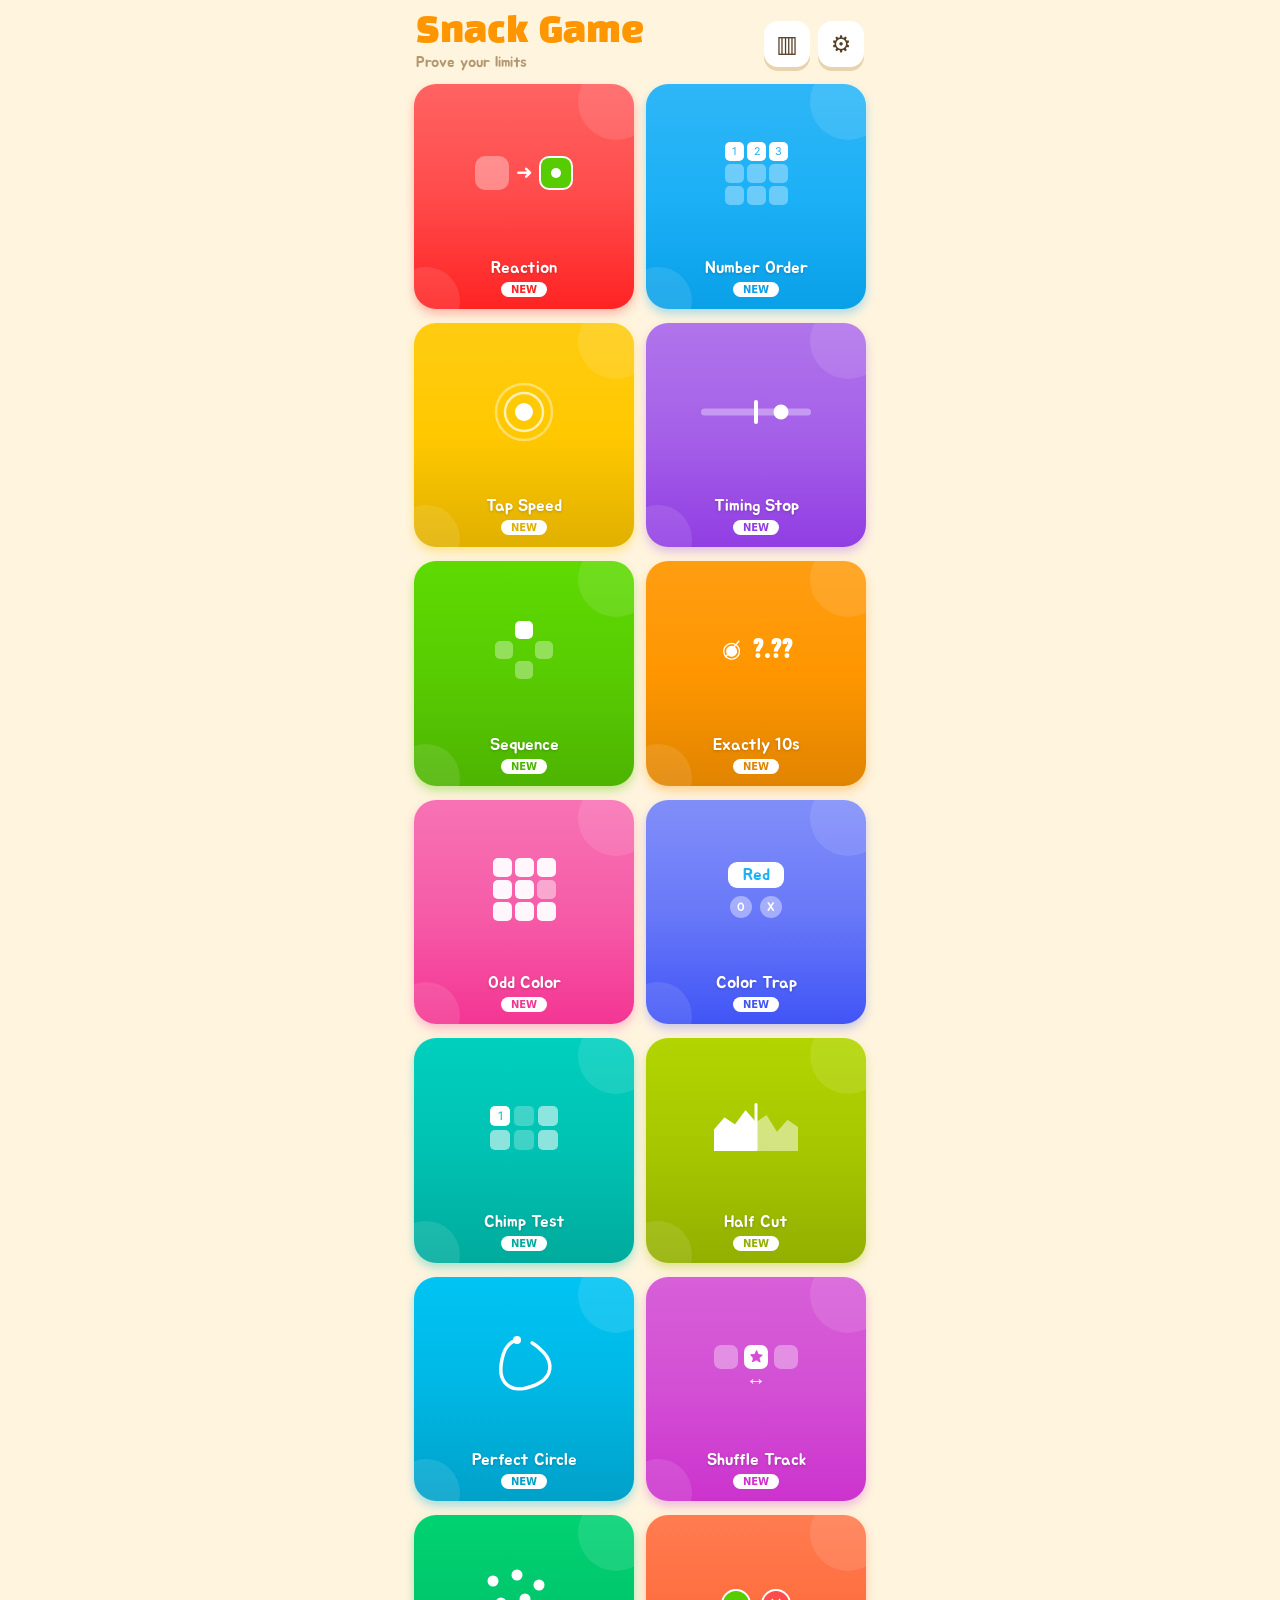
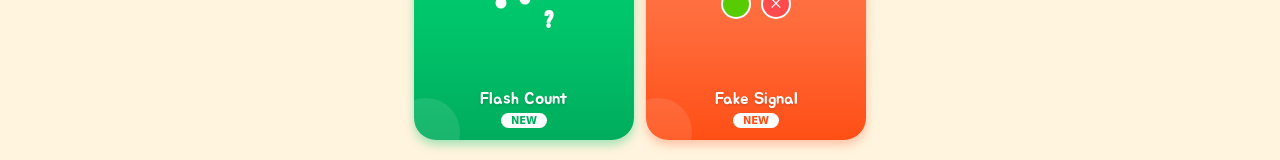
==== experiments/canvas-full/index.html @ a5cacc95 "Port mini games to browser canvas experiment" ====
<!doctype html>
<html lang="ko"><head><meta charset="utf-8"><meta name="viewport" content="width=device-width,initial-scale=1,viewport-fit=cover"><meta name="theme-color" content="#fff4de"><meta name="apple-mobile-web-app-capable" content="yes"><title>스낵게임</title><link rel="manifest" href="manifest.json"><link rel="stylesheet" href="style.css"><script defer src="i18n.js"></script><script defer src="scoring.js"></script><script defer src="app.js"></script><script defer src="previews.js"></script><script defer src="games_basic.js"></script><script defer src="games_memory.js"></script><script defer src="games_draw.js"></script><script defer src="games_more.js"></script><script defer src="games_fidelity.js"></script></head><body><main id="app"></main></body></html>
---- experiments/canvas-full/style.css ----
@font-face{font-family:Jua;src:url("../../assets/fonts/Jua-Regular.ttf")}@font-face{font-family:BlackHan;src:url("../../assets/fonts/BlackHanSans-Regular.ttf")}@font-face{font-family:Pretendard;src:url("../../assets/fonts/Pretendard-Regular.otf")}@font-face{font-family:Pretendard;src:url("../../assets/fonts/Pretendard-Bold.otf");font-weight:700}*{box-sizing:border-box}html,body{margin:0;background:#fff4de;color:#553f25;min-height:100%;font-family:Pretendard,system-ui,sans-serif}button{font:inherit;touch-action:manipulation;cursor:pointer}button:focus-visible{outline:3px solid #553f25}#app{max-width:480px;margin:auto;min-height:100dvh;background:#fff4de}.home{padding:calc(14px + env(safe-area-inset-top)) 14px 20px}.home-header{display:flex;align-items:center;justify-content:space-between;padding:0 2px 10px}.home h1{font:34px/1.1 BlackHan;margin:0;color:#ff9600}.home-header p{font:15px Jua;color:#b2986e;margin:2px 0}.header-buttons{display:flex;gap:8px}.icon-button,.back{width:46px;height:46px;border:0;border-radius:14px;background:#fff;color:#553f25;box-shadow:0 4px #e8d3ae;font-size:23px}.grid-home{display:grid;grid-template-columns:repeat(2,minmax(0,1fr));gap:14px 12px}.tile{position:relative;aspect-ratio:.98;border:0;border-radius:22px;overflow:hidden;color:white;background:linear-gradient(var(--light),var(--color),var(--dark));box-shadow:0 5px 10px var(--shadow);display:flex;flex-direction:column;align-items:center;justify-content:flex-end;padding:12px 10px;text-shadow:0 1px 3px #0003}.tile:active{transform:scale(.95)}.tile:before,.tile:after{content:"";position:absolute;border-radius:50%;background:#ffffff1a}.tile:before{width:76px;height:76px;right:-20px;top:-20px}.tile:after{width:68px;height:68px;left:-22px;bottom:-26px}.tile-preview{position:absolute;inset:17% 0 auto;height:45%;display:grid;place-items:center;font:38px BlackHan;color:#ffffffdb}.tile-title{font:17px Jua;z-index:1}.badge{margin-top:4px;background:#fff;color:var(--dark);font:700 10px system-ui;border-radius:10px;padding:2px 10px;text-shadow:none;z-index:1}
.screen{position:relative;min-height:100dvh;padding:calc(24px + env(safe-area-inset-top)) 24px calc(24px + env(safe-area-inset-bottom));display:flex;flex-direction:column}.back{border-radius:50%;box-shadow:0 5px 12px #d9b67959;position:absolute;top:calc(24px + env(safe-area-inset-top));left:24px;z-index:10}.center{flex:1;display:flex;flex-direction:column;align-items:center;justify-content:center;text-align:center}.game-icon{height:100px;width:100px;border-radius:26px;display:grid;place-items:center;color:white;font:48px BlackHan;box-shadow:0 5px #0003}.title{font:32px BlackHan;margin:22px 0 16px}.card{background:#fff;border-radius:20px;padding:18px;box-shadow:0 5px 12px #d9b67959}.instruction{width:100%;white-space:pre-line;text-align:center;line-height:1.7;font-size:15px}.muted{color:#b2986e}.big-button{width:100%;min-height:58px;border:0;border-radius:16px;background:#58cc02;color:white;box-shadow:0 5px #399700;font:19px Jua}.big-button.blue{background:#1cb0f6;box-shadow:0 5px #1286bc}.text-button{border:0;background:transparent;color:#b2986e;padding:12px;font:15px Jua}.display{font:34px BlackHan;margin:0}.large{font:60px BlackHan}.countdown{font:96px BlackHan}.round-label{text-align:center;min-height:24px}.play{padding:calc(16px + env(safe-area-inset-top)) 20px calc(20px + env(safe-area-inset-bottom));touch-action:manipulation}.play .back{top:calc(8px + env(safe-area-inset-top));left:12px}.play-content{flex:1;display:flex;flex-direction:column;align-items:center;text-align:center}.play-center{flex:1;width:100%;display:flex;align-items:center;justify-content:center;flex-direction:column}.hint{min-height:24px;margin:4px 0;color:#b2986e}.score-result{font:54px BlackHan;color:var(--accent)}.result-card{width:100%;text-align:center;padding:32px 24px}.actions{display:grid;gap:16px}.progress{height:8px;background:white;border-radius:4px;overflow:hidden;width:100%}.progress i{display:block;height:100%;background:var(--accent);transition:width .1s linear}.game-grid{width:100%;display:grid;gap:8px;aspect-ratio:1}.cell{border:1px solid #f3e3c3;border-radius:12px;background:#fff;box-shadow:0 3px #e8d3ae;font:700 20px Pretendard;color:#553f25}.cell.done{visibility:hidden}.cell.wrong{background:#ff4b4b;color:white}.pad-grid{width:280px;height:280px;position:relative}.pad{position:absolute;width:88px;height:88px;border-radius:24px;border:1px solid #f3e3c3;background:#fff;color:#553f25;font:40px sans-serif}.pad.lit{background:#58cc02;color:#fff}.pad.wrong{background:#ff4b4b;color:#fff}.pad:nth-child(1){top:0;left:96px}.pad:nth-child(2){right:0;top:96px}.pad:nth-child(3){bottom:0;left:96px}.pad:nth-child(4){left:0;top:96px}canvas{display:block;max-width:100%;touch-action:none}.options{display:flex;gap:12px;width:100%}.options button{flex:1;border:0;border-radius:18px;min-height:76px;color:#fff;font:30px BlackHan;box-shadow:0 5px #0003}.settings-list{display:grid;gap:12px;margin-top:60px}.setting-row{display:flex;justify-content:space-between;align-items:center;padding:16px;background:white;border-radius:16px}.stats-list{display:grid;gap:10px;margin-top:60px}.stats-item{background:white;padding:16px;border-radius:16px}.shuffletile{position:absolute;border:0;border-radius:16px;color:white;background:#d34fd4;box-shadow:0 4px #8f1e8f;font-size:36px}.visual-area{width:100%;background:#fff;border-radius:24px;box-shadow:0 5px 12px #d9b67959;overflow:hidden}.dark-overlay{position:absolute;inset:0;display:grid;place-items:center;color:white}
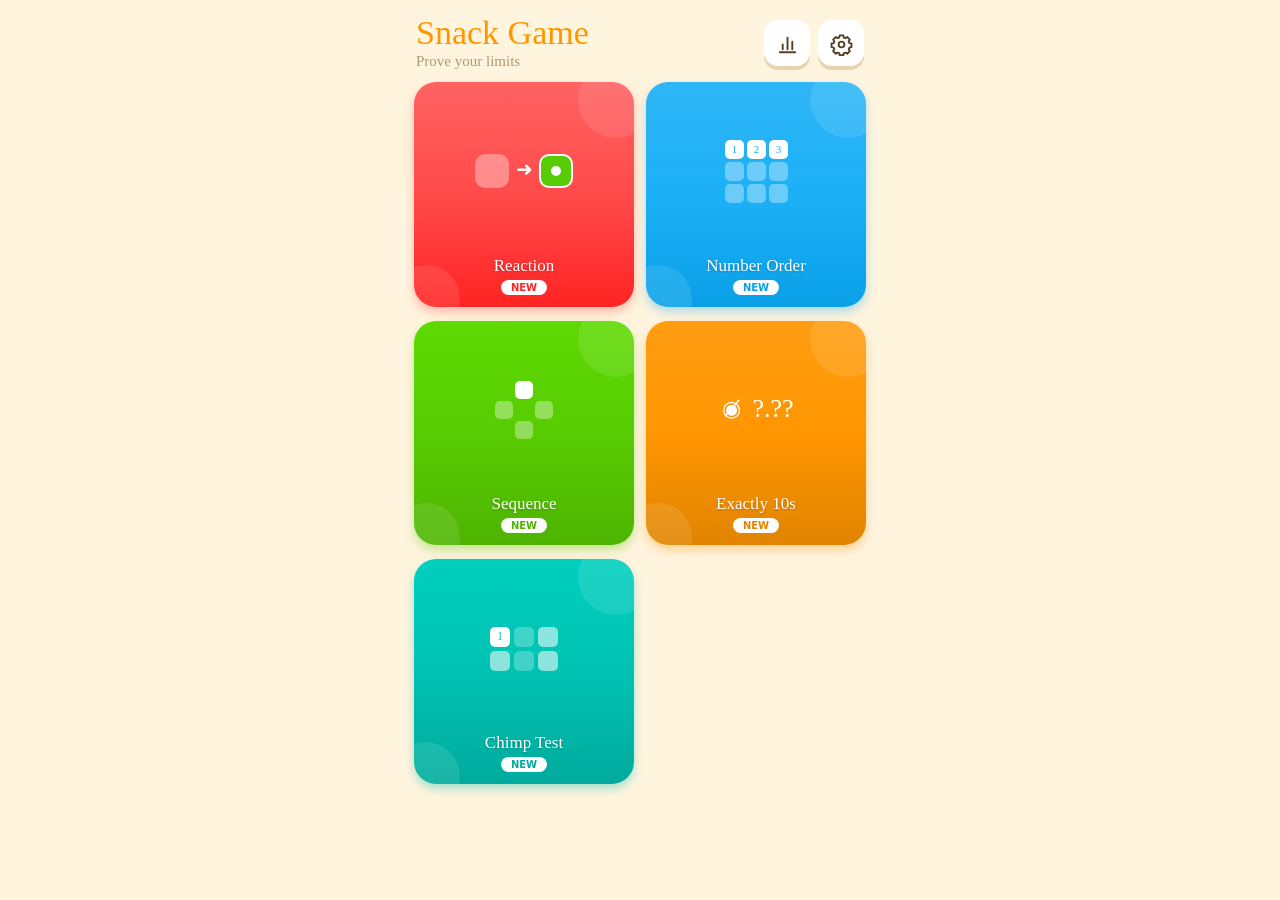
==== commit b45d9833: "Check release version on startup without blocking offline play" ====
--- a/experiments/canvas-full/index.html
+++ b/experiments/canvas-full/index.html
@@ -1,2 +1,2 @@
 <!doctype html>
-<html lang="ko"><head><meta charset="utf-8"><meta name="viewport" content="width=device-width,initial-scale=1,viewport-fit=cover"><meta name="theme-color" content="#fff4de"><meta name="apple-mobile-web-app-capable" content="yes"><title>스낵게임</title><link rel="manifest" href="manifest.json"><link rel="stylesheet" href="style.css"><script defer src="i18n.js"></script><script defer src="scoring.js"></script><script defer src="app.js"></script><script defer src="previews.js"></script><script defer src="games_basic.js"></script><script defer src="games_memory.js"></script><script defer src="games_draw.js"></script><script defer src="games_more.js"></script><script defer src="games_fidelity.js"></script></head><body><main id="app"></main></body></html>
+<html lang="ko"><head><meta charset="utf-8"><meta name="viewport" content="width=device-width,initial-scale=1,viewport-fit=cover"><meta name="theme-color" content="#fff4de"><meta name="apple-mobile-web-app-capable" content="yes"><title>스낵게임</title><link rel="manifest" href="manifest.json"><link rel="stylesheet" href="style.css"><script defer src="i18n.js"></script><script defer src="scoring.js"></script><script defer src="app.js"></script><script defer src="version.js"></script><script defer src="previews.js"></script><script defer src="games_basic.js"></script><script defer src="games_memory.js"></script><script defer src="games_draw.js"></script><script defer src="games_more.js"></script><script defer src="games_fidelity.js"></script></head><body><main id="app"></main></body></html>
--- a/experiments/canvas-full/style.css
+++ b/experiments/canvas-full/style.css
@@ -1,2 +1,5 @@
-@font-face{font-family:Jua;src:url("../../assets/fonts/Jua-Regular.ttf")}@font-face{font-family:BlackHan;src:url("../../assets/fonts/BlackHanSans-Regular.ttf")}@font-face{font-family:Pretendard;src:url("../../assets/fonts/Pretendard-Regular.otf")}@font-face{font-family:Pretendard;src:url("../../assets/fonts/Pretendard-Bold.otf");font-weight:700}*{box-sizing:border-box}html,body{margin:0;background:#fff4de;color:#553f25;min-height:100%;font-family:Pretendard,system-ui,sans-serif}button{font:inherit;touch-action:manipulation;cursor:pointer}button:focus-visible{outline:3px solid #553f25}#app{max-width:480px;margin:auto;min-height:100dvh;background:#fff4de}.home{padding:calc(14px + env(safe-area-inset-top)) 14px 20px}.home-header{display:flex;align-items:center;justify-content:space-between;padding:0 2px 10px}.home h1{font:34px/1.1 BlackHan;margin:0;color:#ff9600}.home-header p{font:15px Jua;color:#b2986e;margin:2px 0}.header-buttons{display:flex;gap:8px}.icon-button,.back{width:46px;height:46px;border:0;border-radius:14px;background:#fff;color:#553f25;box-shadow:0 4px #e8d3ae;font-size:23px}.grid-home{display:grid;grid-template-columns:repeat(2,minmax(0,1fr));gap:14px 12px}.tile{position:relative;aspect-ratio:.98;border:0;border-radius:22px;overflow:hidden;color:white;background:linear-gradient(var(--light),var(--color),var(--dark));box-shadow:0 5px 10px var(--shadow);display:flex;flex-direction:column;align-items:center;justify-content:flex-end;padding:12px 10px;text-shadow:0 1px 3px #0003}.tile:active{transform:scale(.95)}.tile:before,.tile:after{content:"";position:absolute;border-radius:50%;background:#ffffff1a}.tile:before{width:76px;height:76px;right:-20px;top:-20px}.tile:after{width:68px;height:68px;left:-22px;bottom:-26px}.tile-preview{position:absolute;inset:17% 0 auto;height:45%;display:grid;place-items:center;font:38px BlackHan;color:#ffffffdb}.tile-title{font:17px Jua;z-index:1}.badge{margin-top:4px;background:#fff;color:var(--dark);font:700 10px system-ui;border-radius:10px;padding:2px 10px;text-shadow:none;z-index:1}
+@font-face{font-family:Jua;src:url("assets/fonts/Jua-Regular.ttf")}@font-face{font-family:BlackHan;src:url("assets/fonts/BlackHanSans-Regular.ttf")}@font-face{font-family:Pretendard;src:url("assets/fonts/Pretendard-Regular.otf")}@font-face{font-family:Pretendard;src:url("assets/fonts/Pretendard-Bold.otf");font-weight:700}*{box-sizing:border-box}html,body{margin:0;background:#fff4de;color:#553f25;min-height:100%;font-family:Pretendard,system-ui,sans-serif}button{font:inherit;touch-action:manipulation;cursor:pointer}button:focus-visible{outline:3px solid #553f25}#app{max-width:480px;margin:auto;min-height:100dvh;background:#fff4de}.home{padding:calc(14px + env(safe-area-inset-top)) 14px 20px}.home-header{display:flex;align-items:center;justify-content:space-between;padding:0 2px 10px}.home h1{font:34px/1.1 BlackHan;margin:0;color:#ff9600}.home-header p{font:15px Jua;color:#b2986e;margin:2px 0}.header-buttons{display:flex;gap:8px}.icon-button,.back{width:46px;height:46px;border:0;border-radius:14px;background:#fff;color:#553f25;box-shadow:0 4px #e8d3ae;font-size:23px}.grid-home{display:grid;grid-template-columns:repeat(2,minmax(0,1fr));gap:14px 12px}.tile{position:relative;aspect-ratio:.98;border:0;border-radius:22px;overflow:hidden;color:white;background:linear-gradient(var(--light),var(--color),var(--dark));box-shadow:0 5px 10px var(--shadow);display:flex;flex-direction:column;align-items:center;justify-content:flex-end;padding:12px 10px;text-shadow:0 1px 3px #0003}.tile:active{transform:scale(.95)}.tile:before,.tile:after{content:"";position:absolute;border-radius:50%;background:#ffffff1a}.tile:before{width:76px;height:76px;right:-20px;top:-20px}.tile:after{width:68px;height:68px;left:-22px;bottom:-26px}.tile-preview{position:absolute;inset:17% 0 auto;height:45%;display:grid;place-items:center;font:38px BlackHan;color:#ffffffdb}.tile-title{font:17px Jua;z-index:1}.badge{margin-top:4px;background:#fff;color:var(--dark);font:700 10px system-ui;border-radius:10px;padding:2px 10px;text-shadow:none;z-index:1}
 .screen{position:relative;min-height:100dvh;padding:calc(24px + env(safe-area-inset-top)) 24px calc(24px + env(safe-area-inset-bottom));display:flex;flex-direction:column}.back{border-radius:50%;box-shadow:0 5px 12px #d9b67959;position:absolute;top:calc(24px + env(safe-area-inset-top));left:24px;z-index:10}.center{flex:1;display:flex;flex-direction:column;align-items:center;justify-content:center;text-align:center}.game-icon{height:100px;width:100px;border-radius:26px;display:grid;place-items:center;color:white;font:48px BlackHan;box-shadow:0 5px #0003}.title{font:32px BlackHan;margin:22px 0 16px}.card{background:#fff;border-radius:20px;padding:18px;box-shadow:0 5px 12px #d9b67959}.instruction{width:100%;white-space:pre-line;text-align:center;line-height:1.7;font-size:15px}.muted{color:#b2986e}.big-button{width:100%;min-height:58px;border:0;border-radius:16px;background:#58cc02;color:white;box-shadow:0 5px #399700;font:19px Jua}.big-button.blue{background:#1cb0f6;box-shadow:0 5px #1286bc}.text-button{border:0;background:transparent;color:#b2986e;padding:12px;font:15px Jua}.display{font:34px BlackHan;margin:0}.large{font:60px BlackHan}.countdown{font:96px BlackHan}.round-label{text-align:center;min-height:24px}.play{padding:calc(16px + env(safe-area-inset-top)) 20px calc(20px + env(safe-area-inset-bottom));touch-action:manipulation}.play .back{top:calc(8px + env(safe-area-inset-top));left:12px}.play-content{flex:1;display:flex;flex-direction:column;align-items:center;text-align:center}.play-center{flex:1;width:100%;display:flex;align-items:center;justify-content:center;flex-direction:column}.hint{min-height:24px;margin:4px 0;color:#b2986e}.score-result{font:54px BlackHan;color:var(--accent)}.result-card{width:100%;text-align:center;padding:32px 24px}.actions{display:grid;gap:16px}.progress{height:8px;background:white;border-radius:4px;overflow:hidden;width:100%}.progress i{display:block;height:100%;background:var(--accent);transition:width .1s linear}.game-grid{width:100%;display:grid;gap:8px;aspect-ratio:1}.cell{border:1px solid #f3e3c3;border-radius:12px;background:#fff;box-shadow:0 3px #e8d3ae;font:700 20px Pretendard;color:#553f25}.cell.done{visibility:hidden}.cell.wrong{background:#ff4b4b;color:white}.pad-grid{width:280px;height:280px;position:relative}.pad{position:absolute;width:88px;height:88px;border-radius:24px;border:1px solid #f3e3c3;background:#fff;color:#553f25;font:40px sans-serif}.pad.lit{background:#58cc02;color:#fff}.pad.wrong{background:#ff4b4b;color:#fff}.pad:nth-child(1){top:0;left:96px}.pad:nth-child(2){right:0;top:96px}.pad:nth-child(3){bottom:0;left:96px}.pad:nth-child(4){left:0;top:96px}canvas{display:block;max-width:100%;touch-action:none}.options{display:flex;gap:12px;width:100%}.options button{flex:1;border:0;border-radius:18px;min-height:76px;color:#fff;font:30px BlackHan;box-shadow:0 5px #0003}.settings-list{display:grid;gap:12px;margin-top:60px}.setting-row{display:flex;justify-content:space-between;align-items:center;padding:16px;background:white;border-radius:16px}.stats-list{display:grid;gap:10px;margin-top:60px}.stats-item{background:white;padding:16px;border-radius:16px}.shuffletile{position:absolute;border:0;border-radius:16px;color:white;background:#d34fd4;box-shadow:0 4px #8f1e8f;font-size:36px}.visual-area{width:100%;background:#fff;border-radius:24px;box-shadow:0 5px 12px #d9b67959;overflow:hidden}.dark-overlay{position:absolute;inset:0;display:grid;place-items:center;color:white}
+
+.update-notice{position:fixed;z-index:100;left:50%;top:calc(12px + env(safe-area-inset-top));transform:translateX(-50%);width:min(448px,calc(100% - 32px));display:flex;align-items:center;gap:12px;padding:14px 16px;background:#553f25;color:white;border-radius:16px;box-shadow:0 5px 18px #0003;font:14px/1.5 Pretendard,system-ui,sans-serif}.update-notice span{flex:1}.update-notice button{border:0;border-radius:10px;background:#fff4de;color:#553f25;padding:8px 12px;font-weight:700;flex-shrink:0}
+.update-notice[hidden]{display:none}
